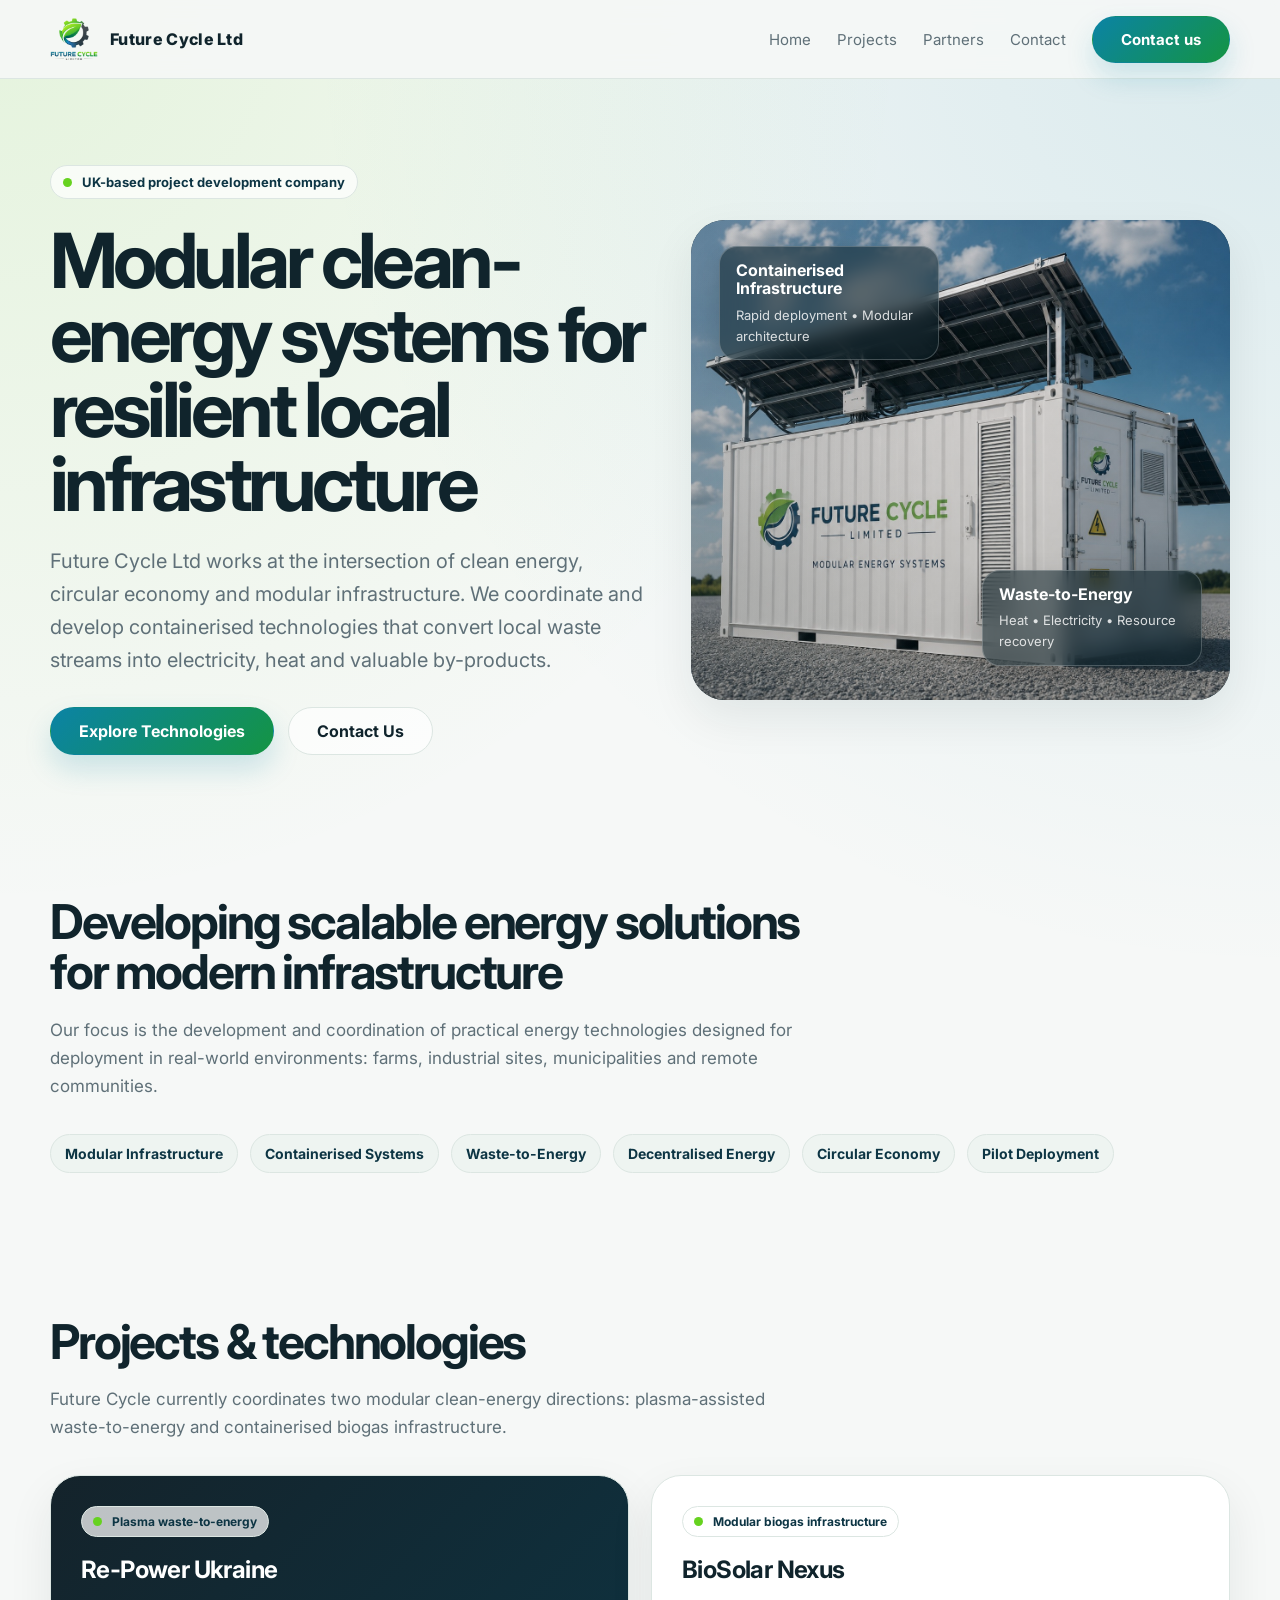
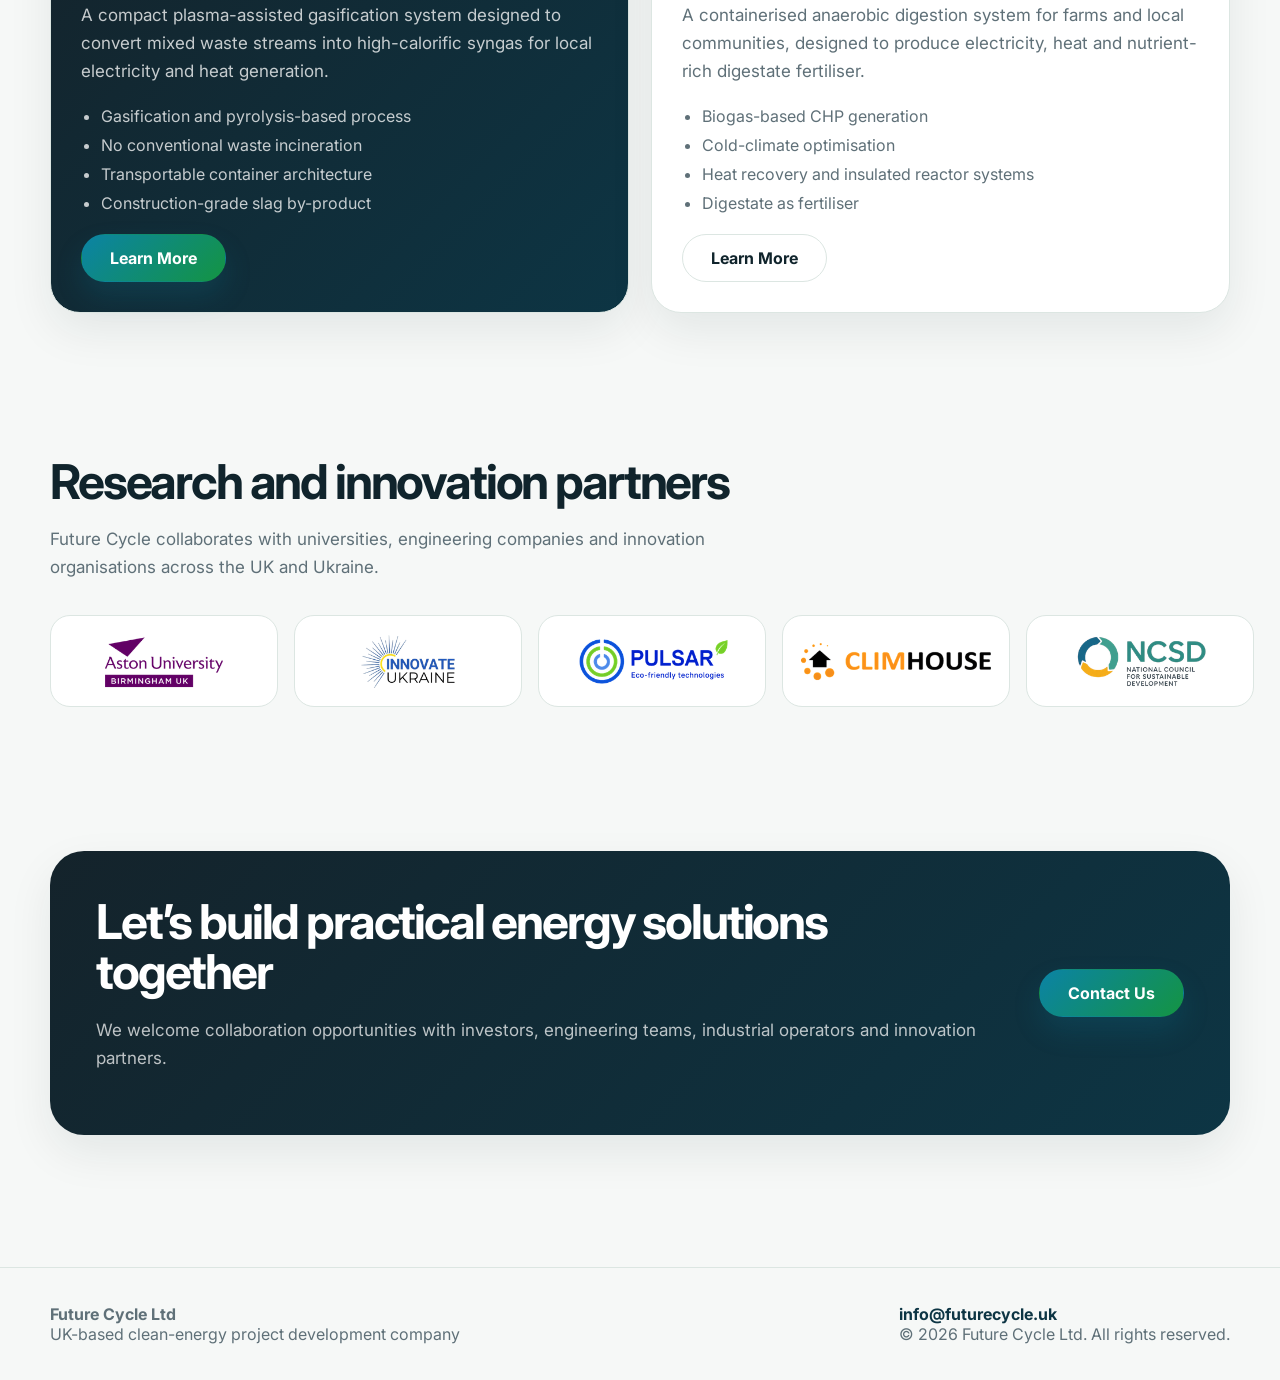
==== index.html @ 90b0783d "new" ====
<!DOCTYPE html>
<html lang="en">
<head>
  <meta charset="UTF-8">
  <meta name="viewport" content="width=device-width, initial-scale=1.0">
  <title>Future Cycle Ltd | Modular clean-energy systems</title>
  <meta name="description" content="Future Cycle Ltd develops modular clean-energy systems for resilient local infrastructure.">
  <link rel="preconnect" href="https://fonts.googleapis.com">
  <link rel="preconnect" href="https://fonts.gstatic.com" crossorigin>
  <link href="https://fonts.googleapis.com/css2?family=Inter:wght@400;600;700;800&display=swap" rel="stylesheet">
  <link rel="stylesheet" href="style.css">
</head>

<body>
  <header class="header">
    <div class="container nav">
      <a class="brand" href="index.html">
        <img src="assets/future-cycle-logo.png" alt="Future Cycle Ltd logo">
        <span>Future Cycle Ltd</span>
      </a>

      <nav class="nav-links">
        <a href="index.html">Home</a>
        <a href="projects.html">Projects</a>
        <a href="partners.html">Partners</a>
        <a href="contact.html">Contact</a>
        <a class="btn btn-primary" href="mailto:info@futurecycle.uk">Contact us</a>
      </nav>
    </div>
  </header>

  <main>
    <section class="hero">
      <div class="container hero-grid">
        <div>
          <span class="kicker">UK-based project development company</span>

          <h1>Modular clean-energy systems for resilient local infrastructure</h1>

          <p class="lead">
            Future Cycle Ltd works at the intersection of clean energy, circular economy and modular infrastructure. We coordinate and develop containerised technologies that convert local waste streams into electricity, heat and valuable by-products.
          </p>

          <div class="hero-actions">
            <a class="btn btn-primary" href="projects.html">Explore Technologies</a>
            <a class="btn btn-secondary" href="contact.html">Contact Us</a>
          </div>
        </div>

        <div class="hero-card">
          <img class="hero-render" src="assets/container-render.jpg" alt="Modular Future Cycle energy container">

          <div class="floating-card top-card">
            <strong>Containerised Infrastructure</strong>
            <span>Rapid deployment • Modular architecture</span>
          </div>

          <div class="floating-card bottom-card">
            <strong>Waste-to-Energy</strong>
            <span>Heat • Electricity • Resource recovery</span>
          </div>
        </div>
      </div>
    </section>

    <section class="section">
      <div class="container">
        <div class="section-head">
          <h2>Developing scalable energy solutions for modern infrastructure</h2>
          <p>
            Our focus is the development and coordination of practical energy technologies designed for deployment in real-world environments: farms, industrial sites, municipalities and remote communities.
          </p>
        </div>

        <div class="tag-grid">
          <span class="tag">Modular Infrastructure</span>
          <span class="tag">Containerised Systems</span>
          <span class="tag">Waste-to-Energy</span>
          <span class="tag">Decentralised Energy</span>
          <span class="tag">Circular Economy</span>
          <span class="tag">Pilot Deployment</span>
        </div>
      </div>
    </section>

    <section class="section">
      <div class="container">
        <div class="section-head">
          <h2>Projects & technologies</h2>
          <p>
            Future Cycle currently coordinates two modular clean-energy directions: plasma-assisted waste-to-energy and containerised biogas infrastructure.
          </p>
        </div>

        <div class="project-grid">
          <article class="project-card dark">
            <span class="kicker">Plasma waste-to-energy</span>
            <h3>Re-Power Ukraine</h3>
            <p>
              A compact plasma-assisted gasification system designed to convert mixed waste streams into high-calorific syngas for local electricity and heat generation.
            </p>
            <ul>
              <li>Gasification and pyrolysis-based process</li>
              <li>No conventional waste incineration</li>
              <li>Transportable container architecture</li>
              <li>Construction-grade slag by-product</li>
            </ul>
            <a class="btn btn-primary" href="projects.html#plasma">Learn More</a>
          </article>

          <article class="project-card">
            <span class="kicker">Modular biogas infrastructure</span>
            <h3>BioSolar Nexus</h3>
            <p>
              A containerised anaerobic digestion system for farms and local communities, designed to produce electricity, heat and nutrient-rich digestate fertiliser.
            </p>
            <ul>
              <li>Biogas-based CHP generation</li>
              <li>Cold-climate optimisation</li>
              <li>Heat recovery and insulated reactor systems</li>
              <li>Digestate as fertiliser</li>
            </ul>
            <a class="btn btn-secondary" href="projects.html#biosolar">Learn More</a>
          </article>
        </div>
      </div>
    </section>

    <section class="section">
      <div class="container">
        <div class="section-head">
          <h2>Research and innovation partners</h2>
          <p>
            Future Cycle collaborates with universities, engineering companies and innovation organisations across the UK and Ukraine.
          </p>
        </div>

        <div class="logo-grid">

  <div class="logo-box">
    <img src="assets/aston.png" alt="Aston University">
  </div>

  <div class="logo-box">
    <img src="assets/innovateukraine.png" alt="Innovate Ukraine">
  </div>

  <div class="logo-box">
  <img src="assets/pulsar.png" alt="Pulsar">
</div>

  <div class="logo-box">
    <img src="assets/climhouse.png" alt="Climhouse">
  </div>

  <div class="logo-box">
    <img src="assets/ncsd.png" alt="NCSD">
  </div>

</div>
    </section>

    <section class="section">
      <div class="container cta">
        <div>
          <h2>Let’s build practical energy solutions together</h2>
          <p>
            We welcome collaboration opportunities with investors, engineering teams, industrial operators and innovation partners.
          </p>
        </div>

        <a class="btn btn-primary" href="mailto:info@futurecycle.uk">Contact Us</a>
      </div>
    </section>
  </main>

  <footer class="footer">
    <div class="container footer-inner">
      <div>
        <strong>Future Cycle Ltd</strong><br>
        UK-based clean-energy project development company
      </div>

      <div>
        <a href="mailto:info@futurecycle.uk">info@futurecycle.uk</a><br>
        <span>© 2026 Future Cycle Ltd. All rights reserved.</span>
      </div>
    </div>
  </footer>
</body>
</html>
---- style.css ----
/* Future Cycle Ltd website */
:root {
  --bg: #f6f8f7;
  --surface: #ffffff;
  --surface-soft: #eef4f1;
  --text: #10242c;
  --muted: #5f7078;
  --line: #dce6e2;
  --green: #66d21f;
  --green-dark: #149443;
  --blue: #0b83a5;
  --blue-dark: #0d3544;
  --dark: #14232b;
  --shadow: 0 18px 45px rgba(16, 36, 44, 0.08);
  --radius: 24px;
  --max: 1180px;
}

* {
  box-sizing: border-box;
}

html {
  scroll-behavior: smooth;
}

body {
  margin: 0;
  font-family: Inter, Arial, sans-serif;
  background:
    radial-gradient(circle at top left, rgba(102, 210, 31, 0.12), transparent 28%),
    radial-gradient(circle at top right, rgba(11, 131, 165, 0.12), transparent 30%),
    var(--bg);
  color: var(--text);
}

a {
  color: inherit;
  text-decoration: none;
}

img {
  max-width: 100%;
}

.container {
  width: min(var(--max), calc(100% - 40px));
  margin: 0 auto;
}

.header {
  position: sticky;
  top: 0;
  z-index: 20;
  background: rgba(246, 248, 247, 0.9);
  backdrop-filter: blur(14px);
  border-bottom: 1px solid var(--line);
}

.nav {
  height: 78px;
  display: flex;
  align-items: center;
  justify-content: space-between;
}

.brand {
  display: flex;
  align-items: center;
  gap: 12px;
  font-weight: 800;
  letter-spacing: 0.02em;
}

.brand img {
  width: 48px;
  height: 48px;
  object-fit: contain;
}

.nav-links {
  display: flex;
  align-items: center;
  gap: 26px;
  color: var(--muted);
  font-size: 15px;
}

.nav-links a:hover {
  color: var(--blue-dark);
}

.btn {
  display: inline-flex;
  align-items: center;
  justify-content: center;
  padding: 13px 28px;
  border-radius: 999px;
  font-weight: 700;
  border: 1px solid transparent;
  transition: 0.2s ease;
  white-space: nowrap;
}

.btn-primary {
  background: linear-gradient(135deg, var(--blue), var(--green-dark));
  color: #fff;
  box-shadow: 0 14px 28px rgba(11, 131, 165, 0.18);
}

.btn-primary:hover {
  transform: translateY(-2px);
}

.btn-secondary {
  border-color: var(--line);
  background: rgba(255,255,255,0.7);
}

.btn-secondary:hover {
  border-color: var(--blue);
}

.hero {
  padding: 86px 0 70px;
}

.hero-grid {
  display: grid;
  grid-template-columns: 1.05fr 0.95fr;
  gap: 46px;
  align-items: center;
}

.kicker {
  display: inline-flex;
  align-items: center;
  gap: 10px;
  padding: 8px 12px;
  border: 1px solid var(--line);
  border-radius: 999px;
  color: var(--blue-dark);
  background: rgba(255,255,255,0.72);
  font-weight: 700;
  font-size: 13px;
}

.kicker::before {
  content: "";
  width: 9px;
  height: 9px;
  background: var(--green);
  border-radius: 50%;
}

h1 {
  font-size: clamp(42px, 7vw, 76px);
  line-height: 0.98;
  margin: 24px 0;
  letter-spacing: -0.06em;
}

h2 {
  font-size: clamp(30px, 4vw, 48px);
  line-height: 1.05;
  margin: 0 0 18px;
  letter-spacing: -0.045em;
}

h3 {
  font-size: 24px;
  margin: 0 0 12px;
  letter-spacing: -0.025em;
}

p {
  color: var(--muted);
  font-size: 17px;
  line-height: 1.65;
}

.lead {
  font-size: 20px;
  max-width: 720px;
}

.hero-actions {
  display: flex;
  gap: 14px;
  flex-wrap: wrap;
  margin-top: 30px;
}

/* HERO IMAGE CARD */
.hero-card {
  position: relative;
  height: 480px;
  border-radius: 34px;
  overflow: hidden;
  padding: 0;
  color: #fff;
  box-shadow: var(--shadow);
  background: linear-gradient(135deg, var(--dark), var(--blue-dark));
}

.hero-render {
  width: 100%;
  height: 100%;
  object-fit: cover;
  object-position: center;
  display: block;
}

.hero-card::after {
  content: "";
  position: absolute;
  inset: 0;
  background:
    linear-gradient(to bottom, rgba(10,31,39,0.05), rgba(10,31,39,0.18)),
    linear-gradient(to right, rgba(10,31,39,0.10), transparent 45%);
  pointer-events: none;
}

.floating-card {
  position: absolute;
  width: 220px;
  backdrop-filter: blur(10px);
  background: rgba(10, 31, 39, 0.52);
  border: 1px solid rgba(255,255,255,0.22);
  border-radius: 18px;
  padding: 14px 16px;
  box-shadow: 0 12px 30px rgba(0,0,0,0.18);
  z-index: 2;
}

.floating-card strong {
  display: block;
  color: #fff;
  font-size: 16px;
  line-height: 1.15;
  margin-bottom: 6px;
}

.floating-card span {
  color: rgba(255,255,255,0.82);
  font-size: 13px;
  line-height: 1.45;
}

.top-card {
  top: 26px;
  left: 28px;
}

.bottom-card {
  bottom: 34px;
  right: 28px;
}

.section {
  padding: 72px 0;
}

.section-head {
  max-width: 760px;
  margin-bottom: 34px;
}

.card-grid {
  display: grid;
  grid-template-columns: repeat(3, 1fr);
  gap: 18px;
}

.card {
  background: var(--surface);
  border: 1px solid var(--line);
  border-radius: var(--radius);
  padding: 26px;
  box-shadow: var(--shadow);
}

.card p {
  margin-bottom: 0;
}

.tag-grid {
  display: flex;
  flex-wrap: wrap;
  gap: 12px;
  margin-top: 24px;
}

.tag {
  padding: 10px 14px;
  border-radius: 999px;
  background: var(--surface-soft);
  color: var(--blue-dark);
  border: 1px solid var(--line);
  font-weight: 700;
  font-size: 14px;
}

.project-grid {
  display: grid;
  grid-template-columns: repeat(2, 1fr);
  gap: 22px;
}

.project-card {
  background: var(--surface);
  border: 1px solid var(--line);
  border-radius: 30px;
  padding: 30px;
  box-shadow: var(--shadow);
  min-height: 100%;
}

.project-card.dark {
  background: linear-gradient(135deg, var(--dark), var(--blue-dark));
  color: #fff;
}

.project-card.dark p,
.project-card.dark li {
  color: rgba(255,255,255,0.76);
}

.project-card ul,
.feature-list {
  padding-left: 20px;
  color: var(--muted);
  line-height: 1.8;
}

.project-card .kicker {
  margin-bottom: 18px;
}

.project-card .kicker {
  font-size: 12px;
  padding: 7px 11px;
}

.logo-grid {
  display: grid;
  grid-template-columns: repeat(5, 1fr);
  gap: 16px;
}

.logo-box {
  min-height: 92px;
  display: flex;
  align-items: center;
  justify-content: center;
  text-align: center;
  padding: 18px;
  background: var(--surface);
  border: 1px solid var(--line);
  border-radius: 20px;
  font-weight: 800;
  color: var(--blue-dark);
}

.logo-box img {
  max-width: 190px;
  max-height: 72px;
  width: auto;
  height: auto;
  object-fit: contain;
  filter: none;
  opacity: 1;
  transition: 0.25s ease;
}

.logo-box img:hover {
  transform: scale(1.04);
}

.cta {
  background: linear-gradient(135deg, var(--dark), var(--blue-dark));
  color: #fff;
  border-radius: 34px;
  padding: 46px;
  display: flex;
  align-items: center;
  justify-content: space-between;
  gap: 30px;
  box-shadow: var(--shadow);
}

.cta p {
  color: rgba(255,255,255,0.72);
}

.page-hero {
  padding: 74px 0 42px;
}

.split {
  display: grid;
  grid-template-columns: 0.9fr 1.1fr;
  gap: 34px;
  align-items: start;
}

.info-panel {
  background: var(--surface-soft);
  border: 1px solid var(--line);
  border-radius: 26px;
  padding: 28px;
}

.footer {
  margin-top: 60px;
  padding: 36px 0;
  border-top: 1px solid var(--line);
  color: var(--muted);
}

.footer-inner {
  display: flex;
  justify-content: space-between;
  gap: 20px;
}

.footer a {
  color: var(--blue-dark);
  font-weight: 700;
}

@media (max-width: 860px) {
  .nav {
    height: auto;
    padding: 16px 0;
    align-items: flex-start;
  }

  .nav,
  .footer-inner {
    flex-direction: column;
  }

  .nav-links {
    flex-wrap: wrap;
    gap: 14px;
  }

  .hero-grid,
  .project-grid,
  .split {
    grid-template-columns: 1fr;
  }

  .card-grid,
  .logo-grid {
    grid-template-columns: 1fr;
  }

  .hero {
    padding-top: 52px;
  }

  .hero-card {
    height: 360px;
  }

  .floating-card {
    width: 200px;
  }

  .bottom-card {
    bottom: 22px;
    right: 20px;
  }

  .top-card {
    top: 22px;
    left: 20px;
  }

  .cta {
    flex-direction: column;
    align-items: flex-start;
    padding: 30px;
  }
}
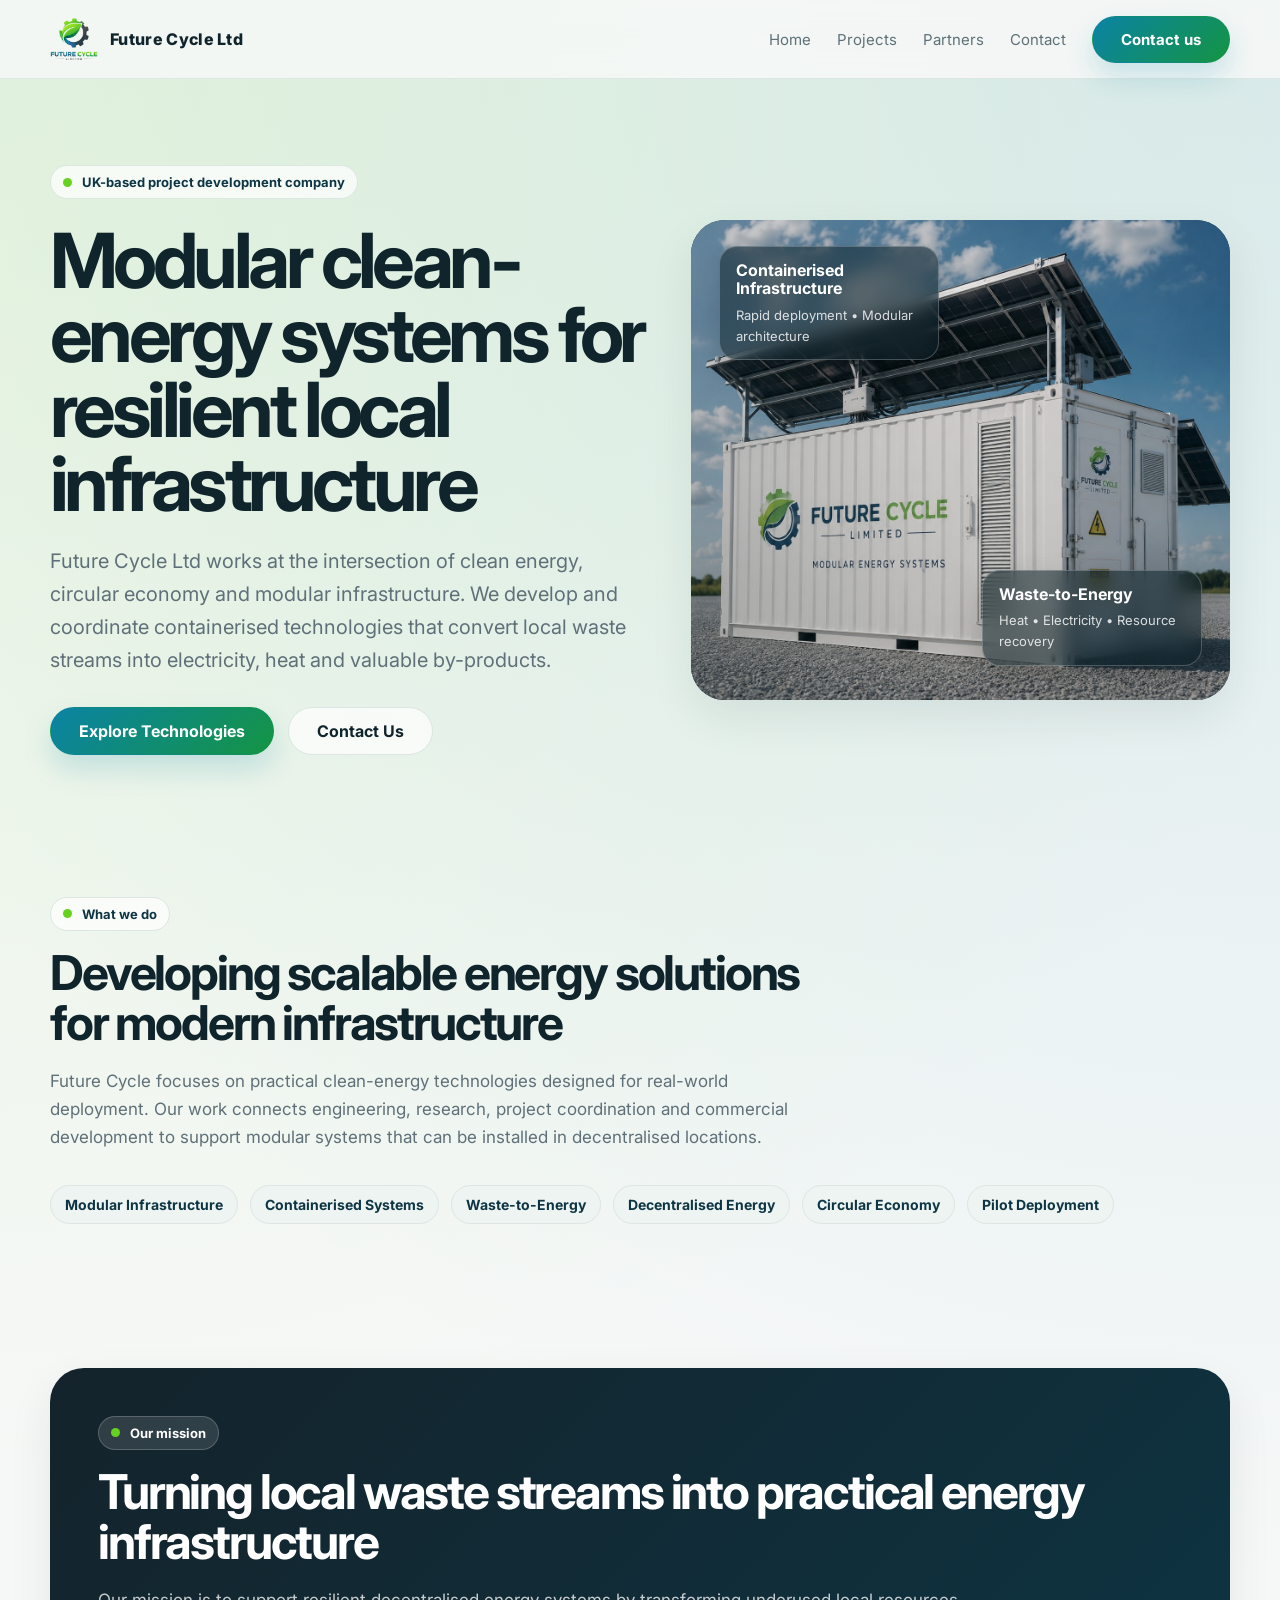
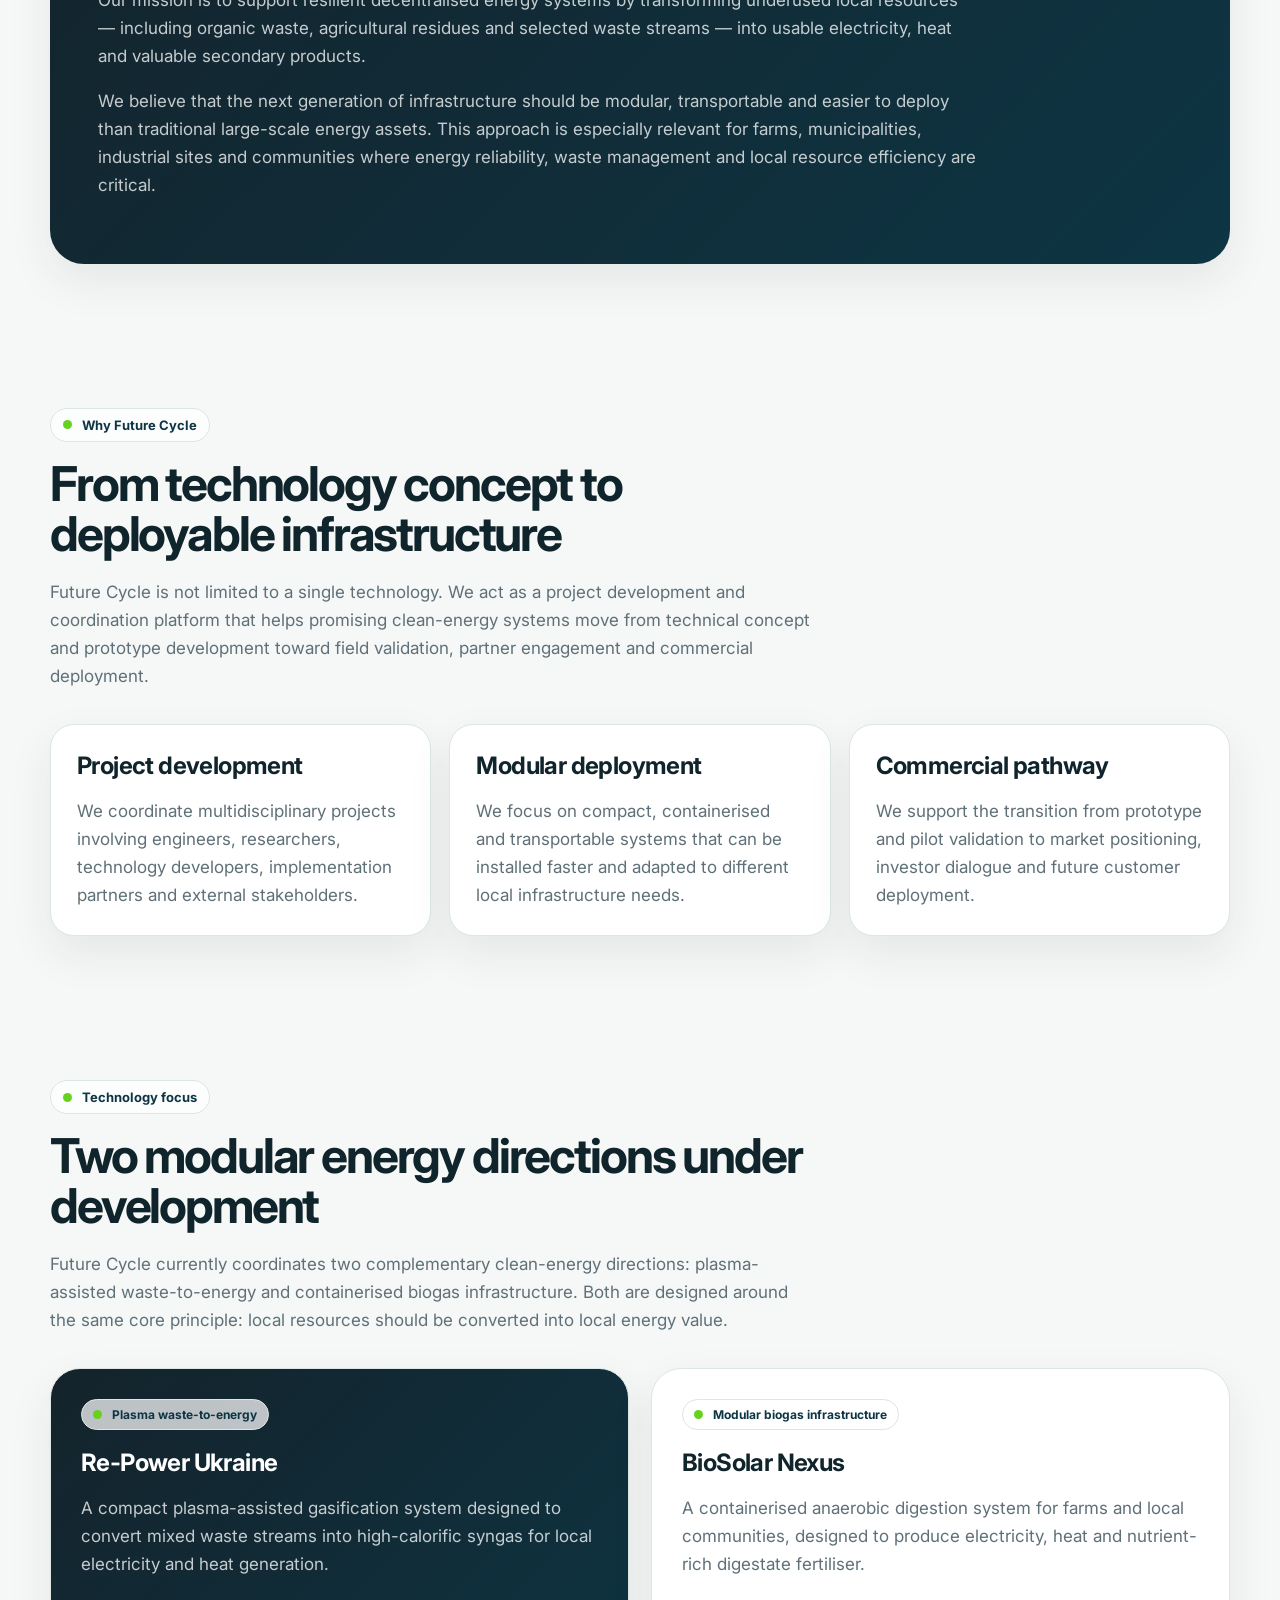
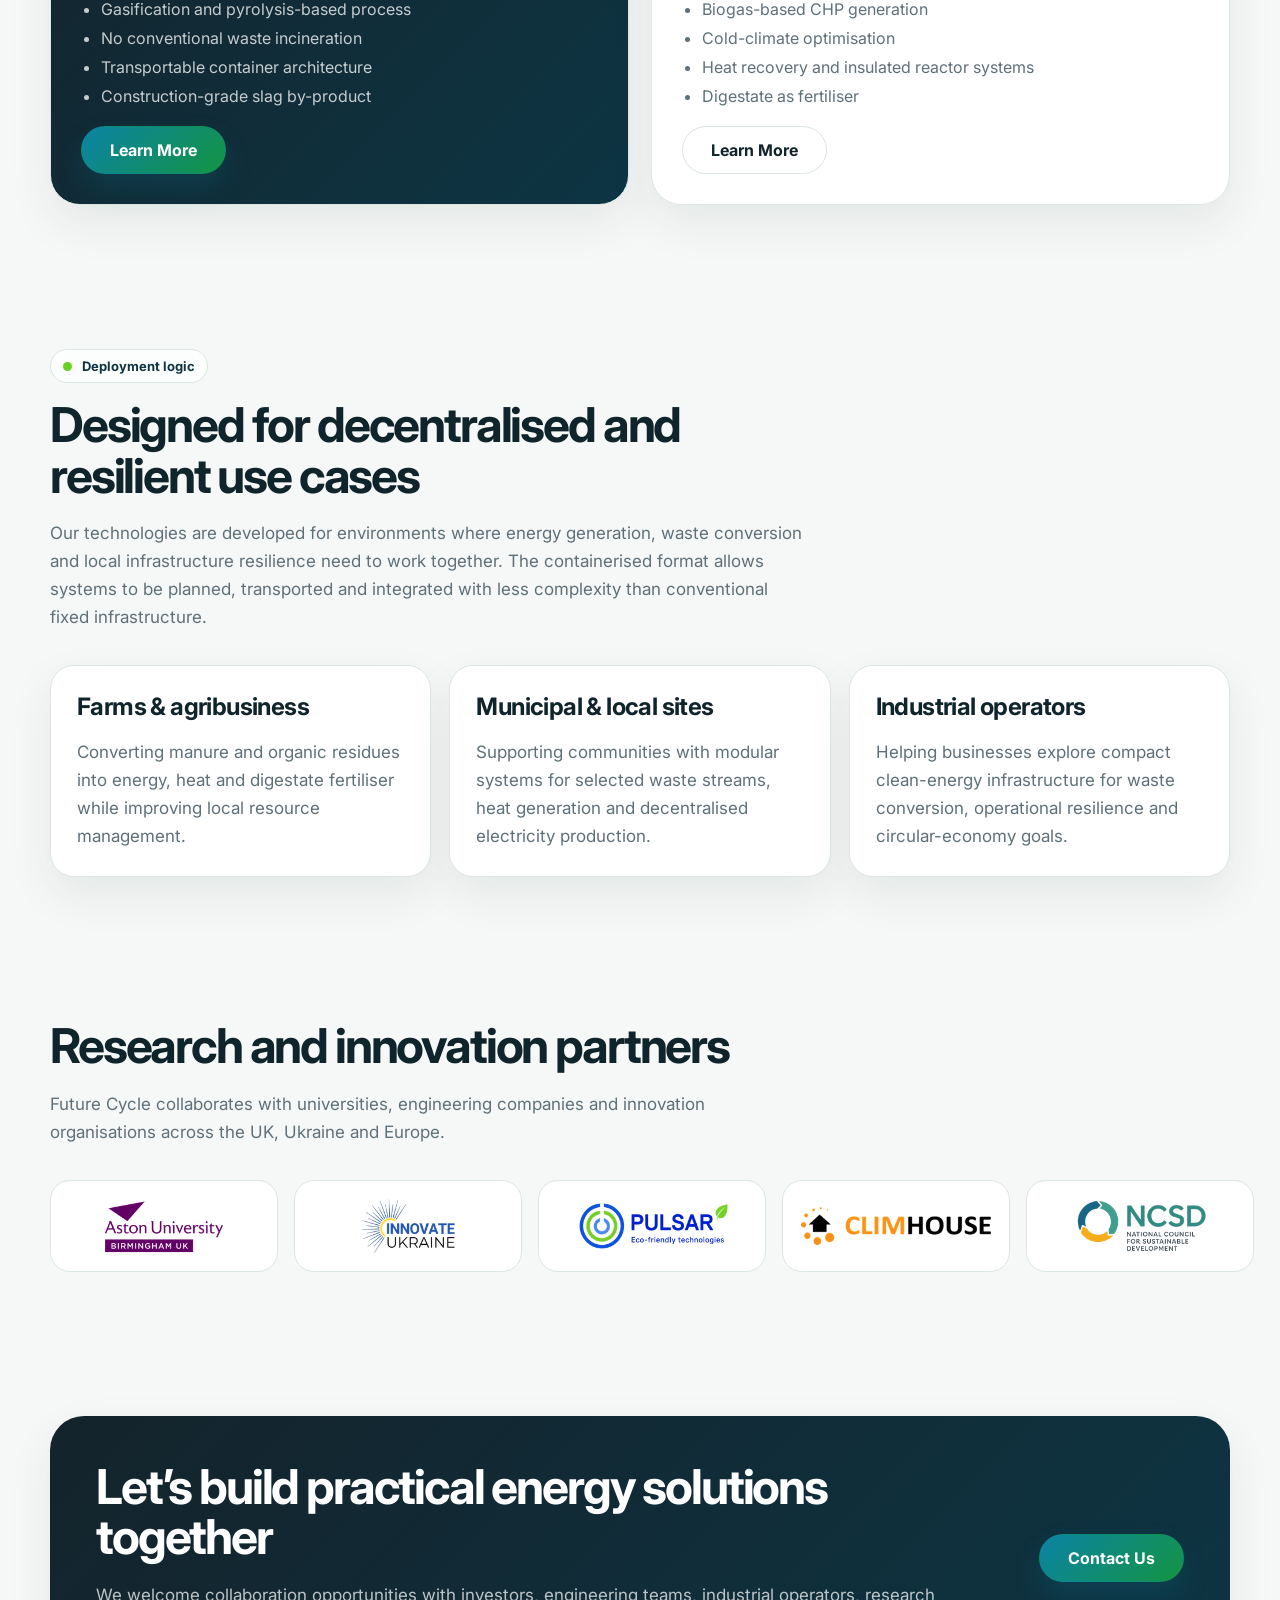
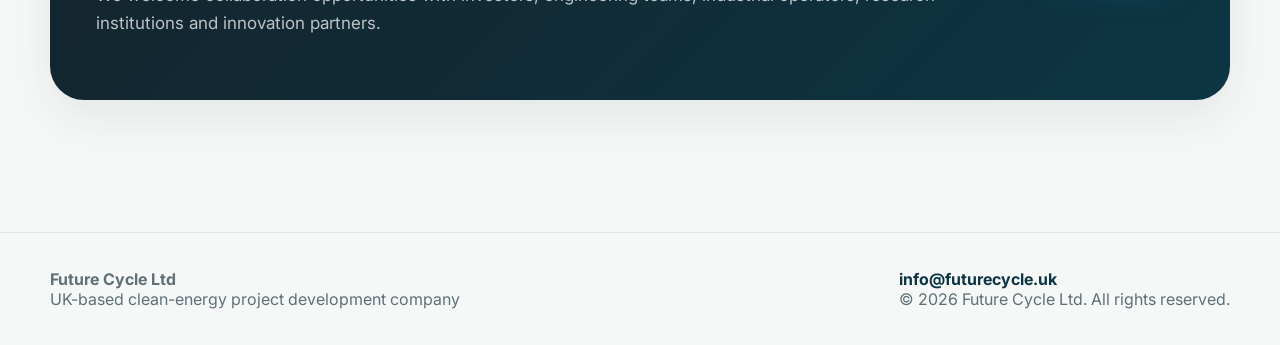
==== commit 443924c6: "update" ====
--- a/index.html
+++ b/index.html
@@ -38,7 +38,9 @@
           <h1>Modular clean-energy systems for resilient local infrastructure</h1>
 
           <p class="lead">
-            Future Cycle Ltd works at the intersection of clean energy, circular economy and modular infrastructure. We coordinate and develop containerised technologies that convert local waste streams into electricity, heat and valuable by-products.
+            Future Cycle Ltd works at the intersection of clean energy, circular economy and modular infrastructure.
+            We develop and coordinate containerised technologies that convert local waste streams into electricity,
+            heat and valuable by-products.
           </p>
 
           <div class="hero-actions">
@@ -66,9 +68,13 @@
     <section class="section">
       <div class="container">
         <div class="section-head">
+          <span class="kicker">What we do</span>
+          <p></p>
           <h2>Developing scalable energy solutions for modern infrastructure</h2>
           <p>
-            Our focus is the development and coordination of practical energy technologies designed for deployment in real-world environments: farms, industrial sites, municipalities and remote communities.
+            Future Cycle focuses on practical clean-energy technologies designed for real-world deployment.
+            Our work connects engineering, research, project coordination and commercial development to support
+            modular systems that can be installed in decentralised locations.
           </p>
         </div>
 
@@ -84,11 +90,75 @@
     </section>
 
     <section class="section">
-      <div class="container">
-        <div class="section-head">
-          <h2>Projects & technologies</h2>
-          <p>
-            Future Cycle currently coordinates two modular clean-energy directions: plasma-assisted waste-to-energy and containerised biogas infrastructure.
+      <div class="container mission-block">
+        <span class="kicker">Our mission</span>
+        <p></p>
+        <h2>Turning local waste streams into practical energy infrastructure</h2>
+        <p>
+          Our mission is to support resilient decentralised energy systems by transforming underused local
+          resources — including organic waste, agricultural residues and selected waste streams — into usable
+          electricity, heat and valuable secondary products.
+        </p>
+        <p>
+          We believe that the next generation of infrastructure should be modular, transportable and easier to
+          deploy than traditional large-scale energy assets. This approach is especially relevant for farms,
+          municipalities, industrial sites and communities where energy reliability, waste management and local
+          resource efficiency are critical.
+        </p>
+      </div>
+    </section>
+
+    <section class="section">
+      <div class="container">
+        <div class="section-head">
+          <span class="kicker">Why Future Cycle</span>
+          <p></p>
+          <h2>From technology concept to deployable infrastructure</h2>
+          <p>
+            Future Cycle is not limited to a single technology. We act as a project development and coordination
+            platform that helps promising clean-energy systems move from technical concept and prototype development
+            toward field validation, partner engagement and commercial deployment.
+          </p>
+        </div>
+
+        <div class="card-grid">
+          <div class="card">
+            <h3>Project development</h3>
+            <p>
+              We coordinate multidisciplinary projects involving engineers, researchers, technology developers,
+              implementation partners and external stakeholders.
+            </p>
+          </div>
+
+          <div class="card">
+            <h3>Modular deployment</h3>
+            <p>
+              We focus on compact, containerised and transportable systems that can be installed faster and adapted
+              to different local infrastructure needs.
+            </p>
+          </div>
+
+          <div class="card">
+            <h3>Commercial pathway</h3>
+            <p>
+              We support the transition from prototype and pilot validation to market positioning, investor dialogue
+              and future customer deployment.
+            </p>
+          </div>
+        </div>
+      </div>
+    </section>
+
+    <section class="section">
+      <div class="container">
+        <div class="section-head">
+          <span class="kicker">Technology focus</span>
+          <p></p>
+          <h2>Two modular energy directions under development</h2>
+          <p>
+            Future Cycle currently coordinates two complementary clean-energy directions: plasma-assisted
+            waste-to-energy and containerised biogas infrastructure. Both are designed around the same core principle:
+            local resources should be converted into local energy value.
           </p>
         </div>
 
@@ -97,7 +167,8 @@
             <span class="kicker">Plasma waste-to-energy</span>
             <h3>Re-Power Ukraine</h3>
             <p>
-              A compact plasma-assisted gasification system designed to convert mixed waste streams into high-calorific syngas for local electricity and heat generation.
+              A compact plasma-assisted gasification system designed to convert mixed waste streams into
+              high-calorific syngas for local electricity and heat generation.
             </p>
             <ul>
               <li>Gasification and pyrolysis-based process</li>
@@ -112,7 +183,8 @@
             <span class="kicker">Modular biogas infrastructure</span>
             <h3>BioSolar Nexus</h3>
             <p>
-              A containerised anaerobic digestion system for farms and local communities, designed to produce electricity, heat and nutrient-rich digestate fertiliser.
+              A containerised anaerobic digestion system for farms and local communities, designed to produce
+              electricity, heat and nutrient-rich digestate fertiliser.
             </p>
             <ul>
               <li>Biogas-based CHP generation</li>
@@ -129,35 +201,76 @@
     <section class="section">
       <div class="container">
         <div class="section-head">
+          <span class="kicker">Deployment logic</span>
+          <p></p>
+          <h2>Designed for decentralised and resilient use cases</h2>
+          <p>
+            Our technologies are developed for environments where energy generation, waste conversion and local
+            infrastructure resilience need to work together. The containerised format allows systems to be planned,
+            transported and integrated with less complexity than conventional fixed infrastructure.
+          </p>
+        </div>
+
+        <div class="card-grid">
+          <div class="card">
+            <h3>Farms & agribusiness</h3>
+            <p>
+              Converting manure and organic residues into energy, heat and digestate fertiliser while improving
+              local resource management.
+            </p>
+          </div>
+
+          <div class="card">
+            <h3>Municipal & local sites</h3>
+            <p>
+              Supporting communities with modular systems for selected waste streams, heat generation and
+              decentralised electricity production.
+            </p>
+          </div>
+
+          <div class="card">
+            <h3>Industrial operators</h3>
+            <p>
+              Helping businesses explore compact clean-energy infrastructure for waste conversion, operational
+              resilience and circular-economy goals.
+            </p>
+          </div>
+        </div>
+      </div>
+    </section>
+
+    <section class="section">
+      <div class="container">
+        <div class="section-head">
           <h2>Research and innovation partners</h2>
           <p>
-            Future Cycle collaborates with universities, engineering companies and innovation organisations across the UK and Ukraine.
+            Future Cycle collaborates with universities, engineering companies and innovation organisations across
+            the UK, Ukraine and Europe.
           </p>
         </div>
 
         <div class="logo-grid">
-
-  <div class="logo-box">
-    <img src="assets/aston.png" alt="Aston University">
-  </div>
-
-  <div class="logo-box">
-    <img src="assets/innovateukraine.png" alt="Innovate Ukraine">
-  </div>
-
-  <div class="logo-box">
-  <img src="assets/pulsar.png" alt="Pulsar">
-</div>
-
-  <div class="logo-box">
-    <img src="assets/climhouse.png" alt="Climhouse">
-  </div>
-
-  <div class="logo-box">
-    <img src="assets/ncsd.png" alt="NCSD">
-  </div>
-
-</div>
+          <div class="logo-box">
+            <img src="assets/aston.png" alt="Aston University">
+          </div>
+
+          <div class="logo-box">
+            <img src="assets/innovateukraine.png" alt="Innovate Ukraine">
+          </div>
+
+          <div class="logo-box">
+            <img src="assets/pulsar.png" alt="Pulsar">
+          </div>
+
+          <div class="logo-box">
+            <img src="assets/climhouse.png" alt="Climhouse">
+          </div>
+
+          <div class="logo-box">
+            <img src="assets/ncsd.png" alt="NCSD">
+          </div>
+        </div>
+      </div>
     </section>
 
     <section class="section">
@@ -165,7 +278,8 @@
         <div>
           <h2>Let’s build practical energy solutions together</h2>
           <p>
-            We welcome collaboration opportunities with investors, engineering teams, industrial operators and innovation partners.
+            We welcome collaboration opportunities with investors, engineering teams, industrial operators,
+            research institutions and innovation partners.
           </p>
         </div>
 
--- a/style.css
+++ b/style.css
@@ -399,7 +399,7 @@
 
 .split {
   display: grid;
-  grid-template-columns: 0.9fr 1.1fr;
+  grid-template-columns: 1fr 1.15fr;
   gap: 34px;
   align-items: start;
 }
@@ -484,4 +484,300 @@
     align-items: flex-start;
     padding: 30px;
   }
-}+
+  .project-detail-grid {
+  align-items: stretch;
+  margin-bottom: 24px;
+}
+
+.project-visual-card {
+  background: #fff;
+  border: 1px solid var(--line);
+  border-radius: 0 0 30px 30px;
+  padding: 0;
+  box-shadow: var(--shadow);
+  overflow: hidden;
+}
+
+.project-visual-card img {
+  width: 100%;
+  height: 520px;
+  object-fit: cover;
+  object-position: center top;
+  display: block;
+}
+
+.project-header-panel {
+  margin-bottom: 0;
+  border-radius: 30px 30px 0 0;
+}
+
+.project-visual-under-title {
+  margin-top: 0;
+}
+
+.project-text-card {
+  height: fit-content;
+  padding: 34px;
+}
+
+.project-text-card {
+  max-width: 100%;
+}
+.project-header-panel {
+  margin-bottom: 20px;
+}
+
+.project-visual-under-title {
+  margin-top: 20px;
+}
+
+.project-visual-under-title img {
+  width: 100%;
+  border-radius: 26px;
+  display: block;
+}
+
+.project-text-card {
+  height: 100%;
+}
+}
+
+/* FIX PROJECT VISUAL LAYOUT */
+.split {
+  grid-template-columns: 1fr 1.15fr;
+  gap: 34px;
+  align-items: start;
+}
+
+.project-header-panel {
+  margin-bottom: 0 !important;
+  border-radius: 30px 30px 0 0;
+}
+
+.project-visual-card {
+  margin-top: 0 !important;
+  background: #fff;
+  border: 1px solid var(--line);
+  border-top: 0;
+  border-radius: 0 0 30px 30px;
+  padding: 0;
+  box-shadow: var(--shadow);
+  overflow: hidden;
+}
+
+.project-visual-card img {
+  width: 100%;
+  height: auto;
+  display: block;
+}
+
+.project-text-card {
+  height: fit-content;
+  padding: 34px;
+}
+
+.project-extra-info {
+  margin-top: 30px;
+  display: grid;
+  gap: 14px;
+}
+
+.extra-item {
+  padding: 16px 18px;
+  border-radius: 18px;
+  background: var(--surface-soft);
+  border: 1px solid var(--line);
+}
+
+.extra-item strong {
+  display: block;
+  margin-bottom: 6px;
+  font-size: 15px;
+}
+
+.extra-item span {
+  color: var(--muted);
+  font-size: 15px;
+  line-height: 1.5;
+}
+.partner-card {
+  display: flex;
+  flex-direction: column;
+  gap: 14px;
+}
+
+.partner-logo {
+  height: 90px;
+  display: flex;
+  align-items: center;
+  justify-content: flex-start;
+  margin-bottom: 8px;
+}
+
+.partner-logo img {
+  max-width: 180px;
+  max-height: 70px;
+  width: auto;
+  height: auto;
+  object-fit: contain;
+}
+
+.partner-placeholder {
+  width: 72px;
+  height: 72px;
+  border-radius: 20px;
+  background: var(--surface-soft);
+  color: var(--green-dark);
+  font-size: 42px;
+  font-weight: 700;
+  justify-content: center;
+}
+.partner-category {
+  margin-top: 70px;
+}
+
+.partner-category:first-of-type {
+  margin-top: 30px;
+}
+
+.partner-category-head {
+  margin-bottom: 24px;
+  max-width: 760px;
+}
+
+.partner-category-head h3 {
+  margin-bottom: 10px;
+}
+
+.partner-logos-grid {
+  display: grid;
+  grid-template-columns: repeat(4, 1fr);
+  gap: 20px;
+}
+
+.partner-tile {
+  height: 130px;
+  background: var(--surface);
+  border: 1px solid var(--line);
+  border-radius: 24px;
+  display: flex;
+  align-items: center;
+  justify-content: center;
+  padding: 24px;
+  transition: 0.25s ease;
+}
+
+.partner-tile:hover {
+  transform: translateY(-4px);
+  box-shadow: 0 18px 40px rgba(16, 36, 44, 0.08);
+}
+
+.partner-tile img {
+  max-width: 180px;
+  max-height: 70px;
+  width: auto;
+  height: auto;
+  object-fit: contain;
+}
+
+@media (max-width: 860px) {
+  .partner-logos-grid {
+  display: grid;
+  grid-template-columns: repeat(3, 1fr);
+  gap: 22px;
+}
+
+.partner-tile {
+  height: 160px;
+  background: var(--surface);
+  border: 1px solid var(--line);
+  border-radius: 28px;
+  display: flex;
+  align-items: center;
+  justify-content: center;
+  padding: 28px;
+  transition: 0.25s ease;
+}
+
+.partner-tile:hover {
+  transform: translateY(-4px);
+  box-shadow: 0 18px 40px rgba(16, 36, 44, 0.08);
+}
+
+.partner-tile img {
+  max-width: 240px;
+  max-height: 95px;
+  width: auto;
+  height: auto;
+  object-fit: contain;
+}
+}
+
+/* FINAL PARTNERS LAYOUT FIX */
+.partner-logos-grid {
+  display: grid !important;
+  grid-template-columns: repeat(3, 1fr) !important;
+  gap: 24px !important;
+}
+
+.partner-tile {
+  height: 170px !important;
+  background: var(--surface);
+  border: 1px solid var(--line);
+  border-radius: 28px;
+  display: flex;
+  align-items: center;
+  justify-content: center;
+  padding: 30px;
+  transition: 0.25s ease;
+}
+
+.partner-tile:hover {
+  transform: translateY(-4px);
+  box-shadow: 0 18px 40px rgba(16, 36, 44, 0.08);
+}
+
+.partner-tile img {
+  max-width: 260px !important;
+  max-height: 105px !important;
+  width: auto;
+  height: auto;
+  object-fit: contain;
+}
+
+@media (max-width: 860px) {
+  .partner-logos-grid {
+    grid-template-columns: 1fr !important;
+  }
+
+  .partner-tile {
+    height: 140px !important;
+  }
+
+  .partner-tile img {
+    max-width: 220px !important;
+    max-height: 90px !important;
+  }
+}
+.mission-block {
+  background: linear-gradient(135deg, var(--dark), var(--blue-dark));
+  border-radius: 34px;
+  padding: 48px;
+  box-shadow: var(--shadow);
+}
+
+.mission-block h2,
+.mission-block .kicker {
+  color: #fff;
+}
+
+.mission-block p {
+  color: rgba(255,255,255,0.76);
+  max-width: 880px;
+}
+
+.mission-block .kicker {
+  background: rgba(255,255,255,0.12);
+  border-color: rgba(255,255,255,0.2);
+}
